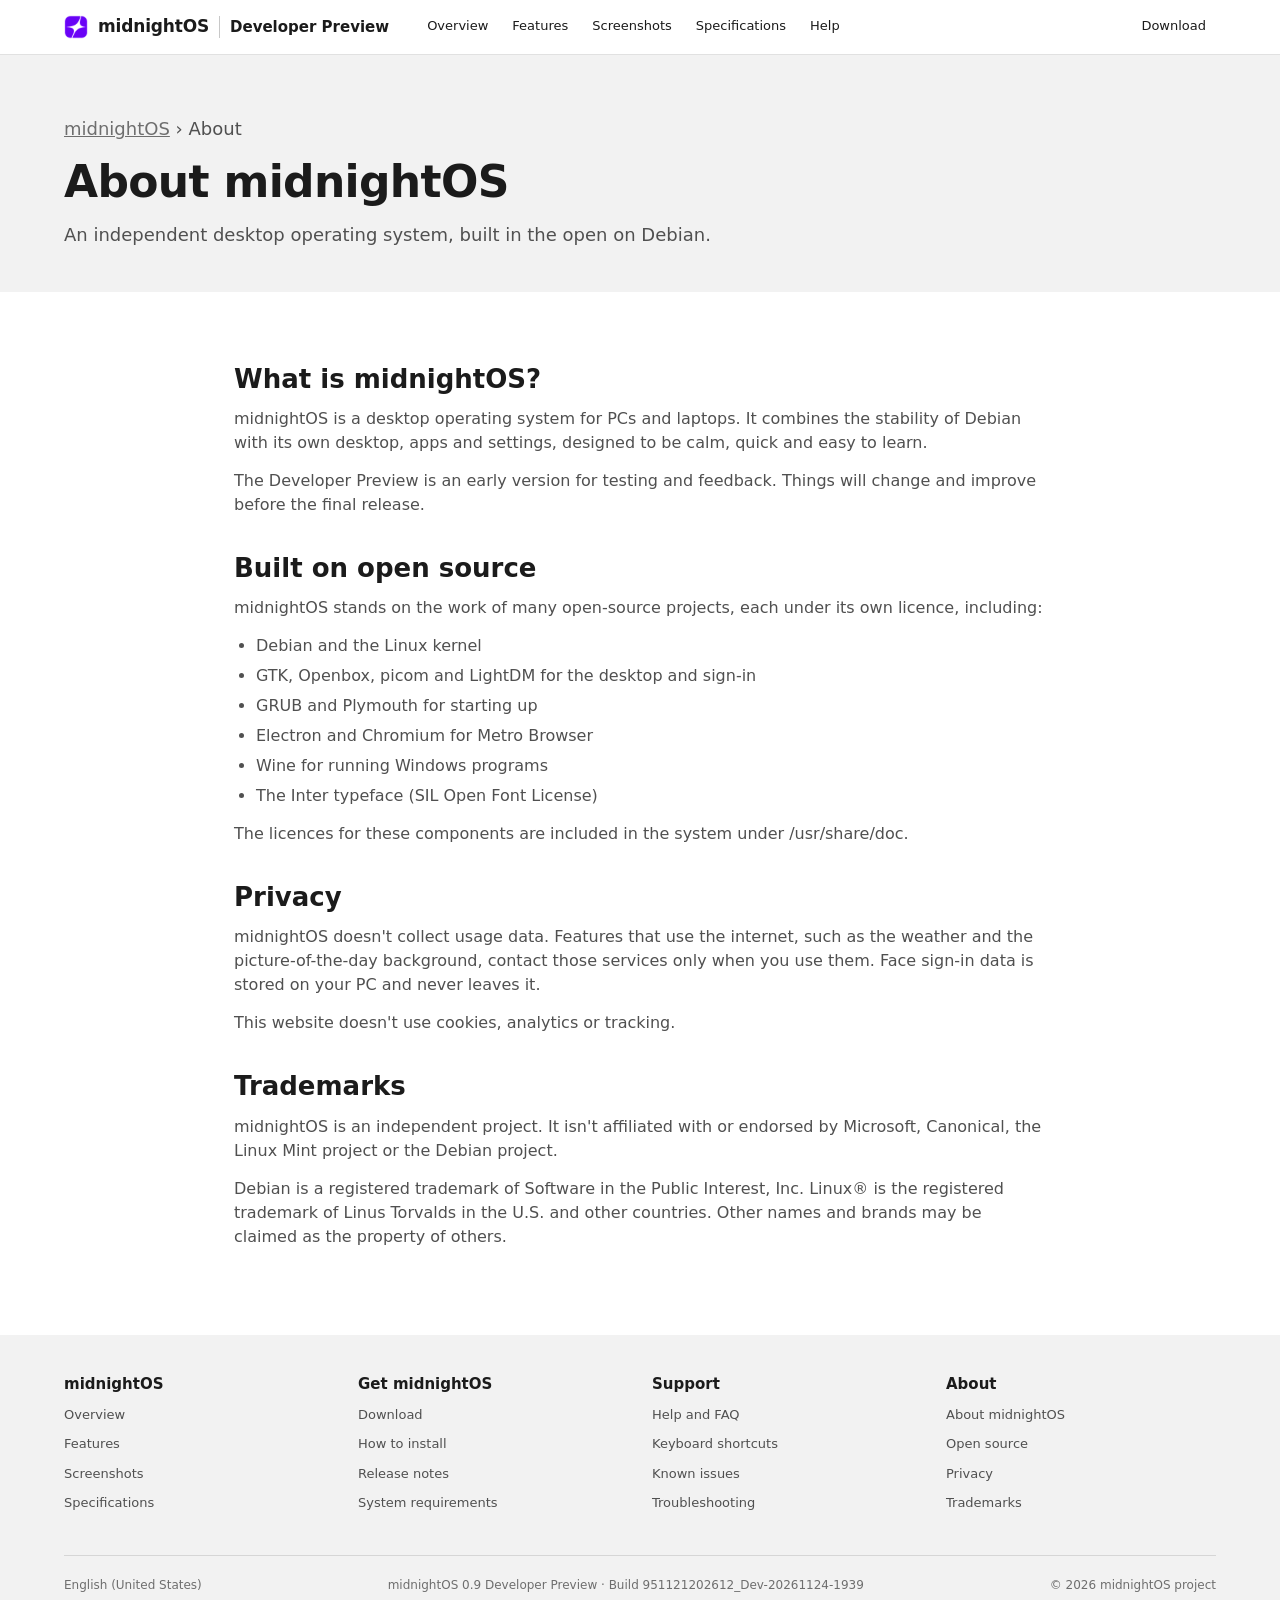
==== about.html @ 0738cedb "Website: download midnightOS Setup and the ISO in 3 parts - Download page: midnightOS-Setup.exe (dow" ====
<!doctype html>
<html lang="en">
<head>
<meta charset="utf-8">
<meta name="viewport" content="width=device-width, initial-scale=1">
<title>About - midnightOS</title>
<meta name="description" content="About midnightOS, open-source credits, privacy and trademarks.">
<link rel="icon" type="image/png" href="assets/logo-64.png">
<link rel="stylesheet" href="assets/style.css">
</head>
<body>
<a class="skip" href="#main">Skip to main content</a>
<header class="site-header">
  <div class="container">
    <a class="brand" href="index.html"><img src="assets/logo-64.png" alt=""><b>midnightOS</b><i class="sep"></i><span>Developer Preview</span></a>
    <button class="nav-toggle" aria-label="Menu" aria-expanded="false"><svg viewBox="0 0 24 24" fill="none" stroke="currentColor" stroke-width="2"><path d="M4 7h16M4 12h16M4 17h16"/></svg></button>
    <nav class="site-nav" aria-label="midnightOS">
      <a href="index.html">Overview</a>
      <a href="features.html">Features</a>
      <a href="screenshots.html">Screenshots</a>
      <a href="specs.html">Specifications</a>
      <a href="help.html">Help</a>
      <a class="push" href="download.html">Download</a>
    </nav>
  </div>
</header>
<main id="main">
<section class="page-head"><div class="container"><p class="crumbs"><a href="index.html">midnightOS</a> › About</p>
  <h1>About midnightOS</h1>
  <p>An independent desktop operating system, built in the open on Debian.</p>
</div></section>
<section class="band">
  <div class="container narrow prose">
    <h2>What is midnightOS?</h2>
    <p>midnightOS is a desktop operating system for PCs and laptops. It combines the stability of Debian with its own desktop, apps and settings, designed to be calm, quick and easy to learn.</p>
    <p>The Developer Preview is an early version for testing and feedback. Things will change and improve before the final release.</p>

    <h2 id="open-source">Built on open source</h2>
    <p>midnightOS stands on the work of many open-source projects, each under its own licence, including:</p>
    <ul>
      <li>Debian and the Linux kernel</li>
      <li>GTK, Openbox, picom and LightDM for the desktop and sign-in</li>
      <li>GRUB and Plymouth for starting up</li>
      <li>Electron and Chromium for Metro Browser</li>
      <li>Wine for running Windows programs</li>
      <li>The Inter typeface (SIL Open Font License)</li>
    </ul>
    <p>The licences for these components are included in the system under /usr/share/doc.</p>

    <h2 id="privacy">Privacy</h2>
    <p>midnightOS doesn't collect usage data. Features that use the internet, such as the weather and the picture-of-the-day background, contact those services only when you use them. Face sign-in data is stored on your PC and never leaves it.</p>
    <p>This website doesn't use cookies, analytics or tracking.</p>

    <h2 id="trademarks">Trademarks</h2>
    <p>midnightOS is an independent project. It isn't affiliated with or endorsed by Microsoft, Canonical, the Linux Mint project or the Debian project.</p>
    <p>Debian is a registered trademark of Software in the Public Interest, Inc. Linux® is the registered trademark of Linus Torvalds in the U.S. and other countries. Other names and brands may be claimed as the property of others.</p>
  </div>
</section>
</main>
<footer class="site-footer">
  <div class="container">
    <div class="foot-cols">
      <div><h4>midnightOS</h4><ul>
        <li><a href="index.html">Overview</a></li><li><a href="features.html">Features</a></li>
        <li><a href="screenshots.html">Screenshots</a></li><li><a href="specs.html">Specifications</a></li></ul></div>
      <div><h4>Get midnightOS</h4><ul>
        <li><a href="download.html">Download</a></li><li><a href="install.html">How to install</a></li>
        <li><a href="release-notes.html">Release notes</a></li><li><a href="specs.html#requirements">System requirements</a></li></ul></div>
      <div><h4>Support</h4><ul>
        <li><a href="help.html">Help and FAQ</a></li><li><a href="help.html#shortcuts">Keyboard shortcuts</a></li>
        <li><a href="release-notes.html#known-issues">Known issues</a></li><li><a href="install.html#trouble">Troubleshooting</a></li></ul></div>
      <div><h4>About</h4><ul>
        <li><a href="about.html">About midnightOS</a></li><li><a href="about.html#open-source">Open source</a></li>
        <li><a href="about.html#privacy">Privacy</a></li><li><a href="about.html#trademarks">Trademarks</a></li></ul></div>
    </div>
    <div class="foot-bottom">
      <span>English (United States)</span>
      <span>midnightOS 0.9 Developer Preview · Build 951121202612_Dev-20261124-1939</span>
      <span>© 2026 midnightOS project</span>
    </div>
  </div>
</footer>
<script src="assets/site.js"></script>
</body>
</html>
---- assets/style.css ----
/* midnightOS website: plain, light product-site styling. */
:root {
  --text: #1b1b1b;
  --muted: #505050;
  --faint: #6e6e6e;
  --line: #e1e1e1;
  --grey: #f2f2f2;
  --grey-2: #f7f7f7;
  --accent: #240040;        /* midnight purple, midnightOS' colour */
  --accent-hover: #3a0e62;
  --link: #4b1a80;
  --max: 1200px;
}

* { box-sizing: border-box; }
html { -webkit-text-size-adjust: 100%; }
body {
  margin: 0;
  background: #fff;
  color: var(--text);
  font: 400 16px/1.5 "Segoe UI Variable Text", "Segoe UI", system-ui, -apple-system, Roboto, "Helvetica Neue", Arial, sans-serif;
}
img { max-width: 100%; height: auto; display: block; }
a { color: var(--link); }
a:hover { color: var(--accent-hover); }
h1, h2, h3, h4 { font-weight: 600; margin: 0; line-height: 1.2; }
p { margin: 0; }
.container { max-width: var(--max); margin: 0 auto; padding: 0 24px; }
.skip { position: absolute; left: -9999px; }
.skip:focus { left: 12px; top: 12px; z-index: 100; background: #fff; padding: 8px 12px; }

/* ---------- header ---------- */
.site-header { background: #fff; border-bottom: 1px solid var(--line); position: sticky; top: 0; z-index: 20; }
.site-header .container { display: flex; align-items: center; height: 54px; gap: 28px; }
.brand { display: flex; align-items: center; gap: 10px; text-decoration: none; color: var(--text); white-space: nowrap; }
.brand:hover { color: var(--text); }
.brand img { width: 24px; height: 24px; }
.brand b { font-weight: 600; font-size: 17px; letter-spacing: -0.01em; }
.brand .sep { width: 1px; height: 22px; background: #c8c8c8; }
.brand span { font-size: 15px; font-weight: 600; }
.site-nav { display: flex; align-items: center; gap: 4px; flex: 1; }
.site-nav a { color: var(--text); text-decoration: none; font-size: 13px; padding: 8px 10px; border-bottom: 2px solid transparent; }
.site-nav a:hover { text-decoration: underline; }
.site-nav a[aria-current="page"] { border-bottom-color: var(--text); }
.site-nav .push { margin-left: auto; }
.nav-toggle { display: none; margin-left: auto; background: none; border: 0; padding: 8px; cursor: pointer; color: var(--text); }
.nav-toggle svg { width: 22px; height: 22px; display: block; }

/* ---------- buttons and links ---------- */
.btn {
  display: inline-block; padding: 10px 20px; border-radius: 4px; border: 1px solid transparent;
  font: 600 15px/1.3 inherit; font-family: inherit; text-decoration: none; cursor: pointer;
}
.btn-primary { background: var(--accent); color: #fff; }
.btn-primary:hover { background: var(--accent-hover); color: #fff; }
.btn-outline { background: transparent; color: var(--text); border-color: var(--text); }
.btn-outline:hover { background: rgba(0, 0, 0, 0.05); color: var(--text); }
.btn-disabled, .btn[aria-disabled="true"] { background: #e6e6e6; color: #6e6e6e; border-color: #e6e6e6; cursor: default; }
.btn-row { display: flex; gap: 12px; flex-wrap: wrap; }
.more { font-weight: 600; text-decoration: none; white-space: nowrap; }
.more::after { content: ""; display: inline-block; width: 6px; height: 6px; margin-left: 8px; border-top: 2px solid currentColor;
  border-right: 2px solid currentColor; transform: translateY(-2px) rotate(45deg); }
.more:hover { text-decoration: underline; }
.tag { display: inline-block; font-size: 12px; font-weight: 600; padding: 2px 8px; border-radius: 2px; background: #ffe7a3; color: #4d3b00; }

/* ---------- hero ---------- */
.hero { background: linear-gradient(180deg, #ecebf8 0%, #f5f2fc 55%, #fff 100%); text-align: center; padding: 56px 0 0; overflow: hidden; }
.hero h1 { font-size: clamp(34px, 5vw, 54px); letter-spacing: -0.02em; }
.hero .lead { font-size: 20px; color: var(--muted); max-width: 640px; margin: 16px auto 0; }
.hero .btn-row { justify-content: center; margin-top: 28px; }
.hero .device { margin: 48px auto 0; max-width: 980px; }

.device { position: relative; }
.device .screen { background: #111; border-radius: 14px 14px 0 0; padding: 12px 12px 0; box-shadow: 0 20px 50px rgba(30, 20, 60, 0.18); }
.device .screen img { border-radius: 4px 4px 0 0; }
.device .base { height: 16px; margin: 0 -4%; background: linear-gradient(#d9d9de, #b9b9c0); border-radius: 0 0 14px 14px; }

/* ---------- page header (inner pages) ---------- */
.page-head { background: var(--grey); padding: 48px 0 44px; }
.page-head h1 { font-size: clamp(30px, 4vw, 44px); letter-spacing: -0.015em; }
.page-head p { font-size: 18px; color: var(--muted); max-width: 760px; margin-top: 12px; }
.crumbs { font-size: 13px; margin-bottom: 14px; color: var(--faint); }
.crumbs a { color: var(--faint); }

/* ---------- sections ---------- */
.band { padding: 72px 0; }
.band.grey { background: var(--grey); }
.band.tight { padding: 48px 0; }
.section-title { text-align: center; max-width: 760px; margin: 0 auto 40px; }
.section-title h2 { font-size: clamp(26px, 3.4vw, 36px); letter-spacing: -0.01em; }
.section-title p { color: var(--muted); font-size: 18px; margin-top: 12px; }
h2.left { font-size: 28px; margin-bottom: 16px; }
.prose p { margin: 0 0 14px; color: var(--muted); }
.prose h2 { font-size: 26px; margin: 36px 0 12px; }
.prose h2:first-child { margin-top: 0; }
.prose h3 { font-size: 19px; margin: 24px 0 8px; }
.prose ul, .prose ol { color: var(--muted); padding-left: 22px; margin: 0 0 14px; }
.prose li { margin-bottom: 6px; }
.prose strong { color: var(--text); }
.narrow { max-width: 860px; }

/* ---------- showcase (tabbed) ---------- */
.showcase { display: grid; grid-template-columns: 5fr 7fr; gap: 48px; align-items: center; }
.showcase[hidden] { display: none; }
.showcase .panel h3 { font-size: 28px; margin-bottom: 14px; }
.showcase .panel p { color: var(--muted); margin-bottom: 18px; font-size: 17px; }
.showcase .shot img { border-radius: 8px; box-shadow: 0 10px 30px rgba(0, 0, 0, 0.14); }
.showcase-controls { display: flex; align-items: center; justify-content: center; gap: 16px; margin-top: 32px; }
.showcase-controls button.arrow { width: 36px; height: 36px; border-radius: 50%; border: 1px solid #8a8a8a; background: #fff; cursor: pointer;
  display: grid; place-items: center; }
.showcase-controls button.arrow:hover { background: var(--grey); }
.showcase-controls button.arrow::before { content: ""; width: 7px; height: 7px; border-top: 2px solid var(--text); border-right: 2px solid var(--text); }
.showcase-controls .prev::before { transform: translateX(2px) rotate(-135deg); }
.showcase-controls .next::before { transform: translateX(-2px) rotate(45deg); }
.showcase-controls .count { font-size: 14px; color: var(--muted); min-width: 52px; text-align: center; }
.showcase-tabs { display: flex; gap: 6px; justify-content: center; flex-wrap: wrap; margin-top: 16px; }
.showcase-tabs button { font: inherit; font-size: 14px; border: 1px solid transparent; background: none; padding: 6px 12px; border-radius: 4px; cursor: pointer; color: var(--muted); }
.showcase-tabs button[aria-selected="true"] { border-color: var(--text); color: var(--text); font-weight: 600; }

/* ---------- cards ---------- */
.cards { display: grid; grid-template-columns: repeat(3, 1fr); gap: 24px; }
.cards.four { grid-template-columns: repeat(4, 1fr); }
.card { background: #fff; display: flex; flex-direction: column; box-shadow: 0 1px 3px rgba(0, 0, 0, 0.12); }
.band:not(.grey) .card { border: 1px solid var(--line); box-shadow: none; }
.card img { aspect-ratio: 16 / 9; object-fit: cover; width: 100%; }
.card .body { padding: 20px 22px 24px; display: flex; flex-direction: column; gap: 10px; flex: 1; }
.card h3 { font-size: 20px; }
.card p { color: var(--muted); font-size: 15px; flex: 1; }
.icon-card { padding: 24px; }
.icon-card .ico { width: 40px; height: 40px; color: var(--accent); margin-bottom: 14px; }
.icon-card .ico svg { width: 40px; height: 40px; fill: none; stroke: currentColor; stroke-width: 1.5; stroke-linecap: round; stroke-linejoin: round; }

/* ---------- split rows ---------- */
.split { display: grid; grid-template-columns: 1fr 1fr; gap: 56px; align-items: center; }
.split + .split { margin-top: 72px; }
.split.flip .media { order: 2; }
.split .media img { border-radius: 8px; box-shadow: 0 10px 30px rgba(0, 0, 0, 0.12); }
.split h2 { font-size: 30px; margin-bottom: 14px; }
.split p { color: var(--muted); font-size: 17px; margin-bottom: 14px; }
.split ul { color: var(--muted); padding-left: 20px; margin: 0 0 16px; }
.split li { margin-bottom: 6px; }

/* ---------- tables ---------- */
.spec { width: 100%; border-collapse: collapse; font-size: 15px; }
.spec caption { text-align: left; font-size: 22px; font-weight: 600; padding-bottom: 12px; }
.spec th, .spec td { text-align: left; vertical-align: top; padding: 14px 16px 14px 0; border-bottom: 1px solid var(--line); }
.spec thead th { font-size: 13px; text-transform: uppercase; letter-spacing: .04em; color: var(--faint); font-weight: 600; }
.spec tbody th { width: 26%; font-weight: 600; }
.spec td { color: var(--muted); }
.spec + .spec { margin-top: 48px; }
kbd { font: 600 12px/1 inherit; font-family: inherit; padding: 3px 6px; border: 1px solid #c8c8c8; border-bottom-width: 2px; border-radius: 3px; background: #fafafa; color: var(--text); white-space: nowrap; }

/* ---------- download ---------- */
.release-head { display: flex; justify-content: space-between; align-items: flex-end; gap: 24px; flex-wrap: wrap; border-bottom: 1px solid var(--line); padding-bottom: 20px; margin-bottom: 8px; }
.release-head h2 { font-size: 26px; }
.release-head p { color: var(--muted); margin-top: 6px; }
.dl-row { display: grid; grid-template-columns: 1fr auto; gap: 24px; align-items: center; padding: 28px 0; border-bottom: 1px solid var(--line); }
.dl-row h3 { font-size: 20px; margin-bottom: 6px; }
.dl-row p { color: var(--muted); font-size: 15px; }
.dl-row .meta { font-size: 13px; color: var(--faint); margin-top: 8px; }
.dl-links { display: flex; gap: 24px; flex-wrap: wrap; margin-top: 24px; font-size: 15px; }

/* ---------- steps ---------- */
.steps { list-style: none; padding: 0; margin: 0; counter-reset: step; }
.steps > li { position: relative; padding: 0 0 32px 56px; counter-increment: step; }
.steps > li::before { content: counter(step); position: absolute; left: 0; top: -2px; width: 36px; height: 36px; border-radius: 50%;
  background: var(--text); color: #fff; font-weight: 600; display: grid; place-items: center; }
.steps > li:not(:last-child)::after { content: ""; position: absolute; left: 17px; top: 40px; bottom: 6px; width: 2px; background: var(--line); }
.steps h3 { font-size: 20px; margin-bottom: 8px; }
.steps p, .steps ul { color: var(--muted); }
.steps ul { padding-left: 20px; margin: 8px 0 0; }

.notice { border-left: 4px solid #c19c00; background: #fff8e0; padding: 16px 20px; color: #3d3200; font-size: 15px; }
.notice + * { margin-top: 32px; }
.notice.info { border-color: var(--accent); background: #f3eefc; color: #2b1a4d; }

/* ---------- gallery ---------- */
.gallery { display: grid; grid-template-columns: repeat(2, 1fr); gap: 32px; }
.gallery figure { margin: 0; }
.gallery a { display: block; }
.gallery img { border: 1px solid var(--line); }
.gallery figcaption { margin-top: 12px; }
.gallery figcaption b { display: block; font-size: 17px; }
.gallery figcaption span { color: var(--muted); font-size: 15px; }

/* ---------- faq ---------- */
.faq-tools { display: flex; justify-content: flex-end; gap: 16px; font-size: 14px; margin-bottom: 8px; }
.faq-tools button { background: none; border: 0; color: var(--link); font: inherit; font-weight: 600; cursor: pointer; padding: 0; }
.faq-tools button:hover { text-decoration: underline; }
.faq h3.group { font-size: 22px; margin: 40px 0 8px; }
.faq h3.group:first-of-type { margin-top: 0; }
.faq details { border-bottom: 1px solid var(--line); }
.faq summary { cursor: pointer; list-style: none; padding: 18px 40px 18px 0; position: relative; font-weight: 600; font-size: 17px; }
.faq summary::-webkit-details-marker { display: none; }
.faq summary::after { content: ""; position: absolute; right: 10px; top: 24px; width: 8px; height: 8px; border-right: 2px solid var(--text);
  border-bottom: 2px solid var(--text); transform: rotate(45deg); transition: transform .15s; }
.faq details[open] summary::after { transform: translateY(4px) rotate(-135deg); }
.faq details > div { padding: 0 0 20px; color: var(--muted); max-width: 820px; }
.faq details > div p + p { margin-top: 10px; }

.footnotes { font-size: 12px; color: var(--faint); padding: 32px 0; border-top: 1px solid var(--line); }
.footnotes p + p { margin-top: 6px; }

/* ---------- footer ---------- */
.site-footer { background: var(--grey); padding: 40px 0 24px; font-size: 13px; }
.foot-cols { display: grid; grid-template-columns: repeat(4, 1fr); gap: 24px; }
.site-footer h4 { font-size: 15px; margin-bottom: 12px; }
.site-footer ul { list-style: none; padding: 0; margin: 0; }
.site-footer li { margin-bottom: 10px; }
.site-footer a { color: var(--muted); text-decoration: none; }
.site-footer a:hover { color: var(--text); text-decoration: underline; }
.foot-bottom { display: flex; gap: 24px; flex-wrap: wrap; justify-content: space-between; margin-top: 32px; padding-top: 20px;
  border-top: 1px solid #d6d6d6; color: var(--faint); font-size: 12px; }

/* ---------- small screens ---------- */
@media (max-width: 960px) {
  .nav-toggle { display: block; }
  .site-nav { display: none; position: absolute; left: 0; right: 0; top: 54px; background: #fff; border-bottom: 1px solid var(--line);
    flex-direction: column; align-items: stretch; padding: 8px 16px 16px; gap: 0; }
  .site-nav.open { display: flex; }
  .site-nav a { padding: 12px 4px; font-size: 15px; border-bottom: 1px solid var(--line); }
  .site-nav a[aria-current="page"] { border-bottom-color: var(--line); font-weight: 600; }
  .site-nav .push { margin-left: 0; }
  .showcase, .split { grid-template-columns: 1fr; gap: 24px; }
  .split.flip .media { order: 0; }
  .cards, .cards.four { grid-template-columns: 1fr 1fr; }
  .foot-cols { grid-template-columns: 1fr 1fr; }
}
@media (max-width: 640px) {
  .container { padding: 0 16px; }
  .brand .sep, .brand span { display: none; }
  .hero { padding-top: 40px; }
  .hero .lead { font-size: 17px; }
  .band { padding: 48px 0; }
  .cards, .cards.four, .gallery { grid-template-columns: 1fr; }
  .dl-row { grid-template-columns: 1fr; }
  .spec tbody th { width: 38%; }
  .spec th, .spec td { padding-right: 10px; font-size: 14px; }
}
code { font-family: Consolas, "Cascadia Mono", monospace; font-size: 13px; background: var(--grey); padding: 4px 8px; border-radius: 3px; display: inline-block; margin-top: 8px; word-break: break-all; }
.dl-row .meta { word-break: break-all; }
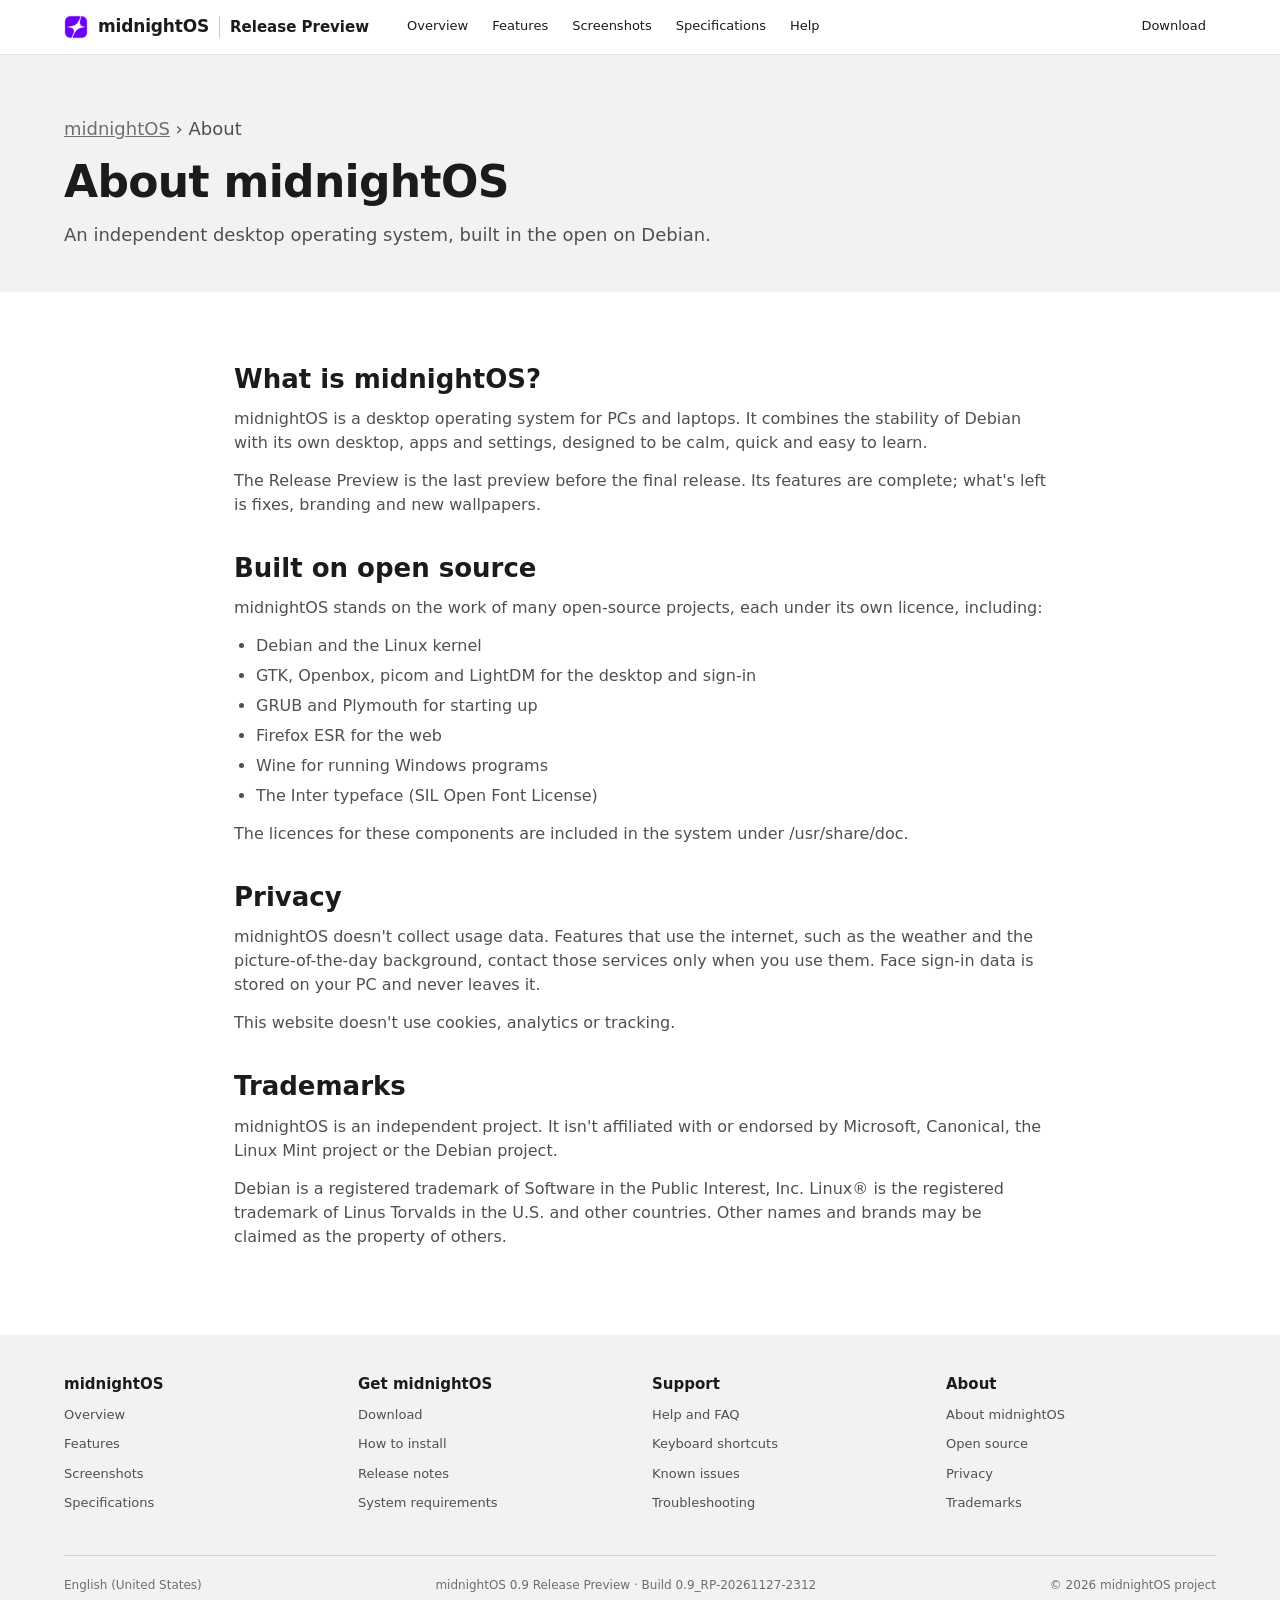
==== commit 87ef697f: "Upgrade" ====
--- a/about.html
+++ b/about.html
@@ -12,7 +12,7 @@
 <a class="skip" href="#main">Skip to main content</a>
 <header class="site-header">
   <div class="container">
-    <a class="brand" href="index.html"><img src="assets/logo-64.png" alt=""><b>midnightOS</b><i class="sep"></i><span>Developer Preview</span></a>
+    <a class="brand" href="index.html"><img src="assets/logo-64.png" alt=""><b>midnightOS</b><i class="sep"></i><span>Release Preview</span></a>
     <button class="nav-toggle" aria-label="Menu" aria-expanded="false"><svg viewBox="0 0 24 24" fill="none" stroke="currentColor" stroke-width="2"><path d="M4 7h16M4 12h16M4 17h16"/></svg></button>
     <nav class="site-nav" aria-label="midnightOS">
       <a href="index.html">Overview</a>
@@ -33,7 +33,7 @@
   <div class="container narrow prose">
     <h2>What is midnightOS?</h2>
     <p>midnightOS is a desktop operating system for PCs and laptops. It combines the stability of Debian with its own desktop, apps and settings, designed to be calm, quick and easy to learn.</p>
-    <p>The Developer Preview is an early version for testing and feedback. Things will change and improve before the final release.</p>
+    <p>The Release Preview is the last preview before the final release. Its features are complete; what's left is fixes, branding and new wallpapers.</p>
 
     <h2 id="open-source">Built on open source</h2>
     <p>midnightOS stands on the work of many open-source projects, each under its own licence, including:</p>
@@ -41,7 +41,7 @@
       <li>Debian and the Linux kernel</li>
       <li>GTK, Openbox, picom and LightDM for the desktop and sign-in</li>
       <li>GRUB and Plymouth for starting up</li>
-      <li>Electron and Chromium for Metro Browser</li>
+      <li>Firefox ESR for the web</li>
       <li>Wine for running Windows programs</li>
       <li>The Inter typeface (SIL Open Font License)</li>
     </ul>
@@ -75,7 +75,7 @@
     </div>
     <div class="foot-bottom">
       <span>English (United States)</span>
-      <span>midnightOS 0.9 Developer Preview · Build 951121202612_Dev-20261124-1939</span>
+      <span>midnightOS 0.9 Release Preview · Build 0.9_RP-20261127-2312</span>
       <span>© 2026 midnightOS project</span>
     </div>
   </div>
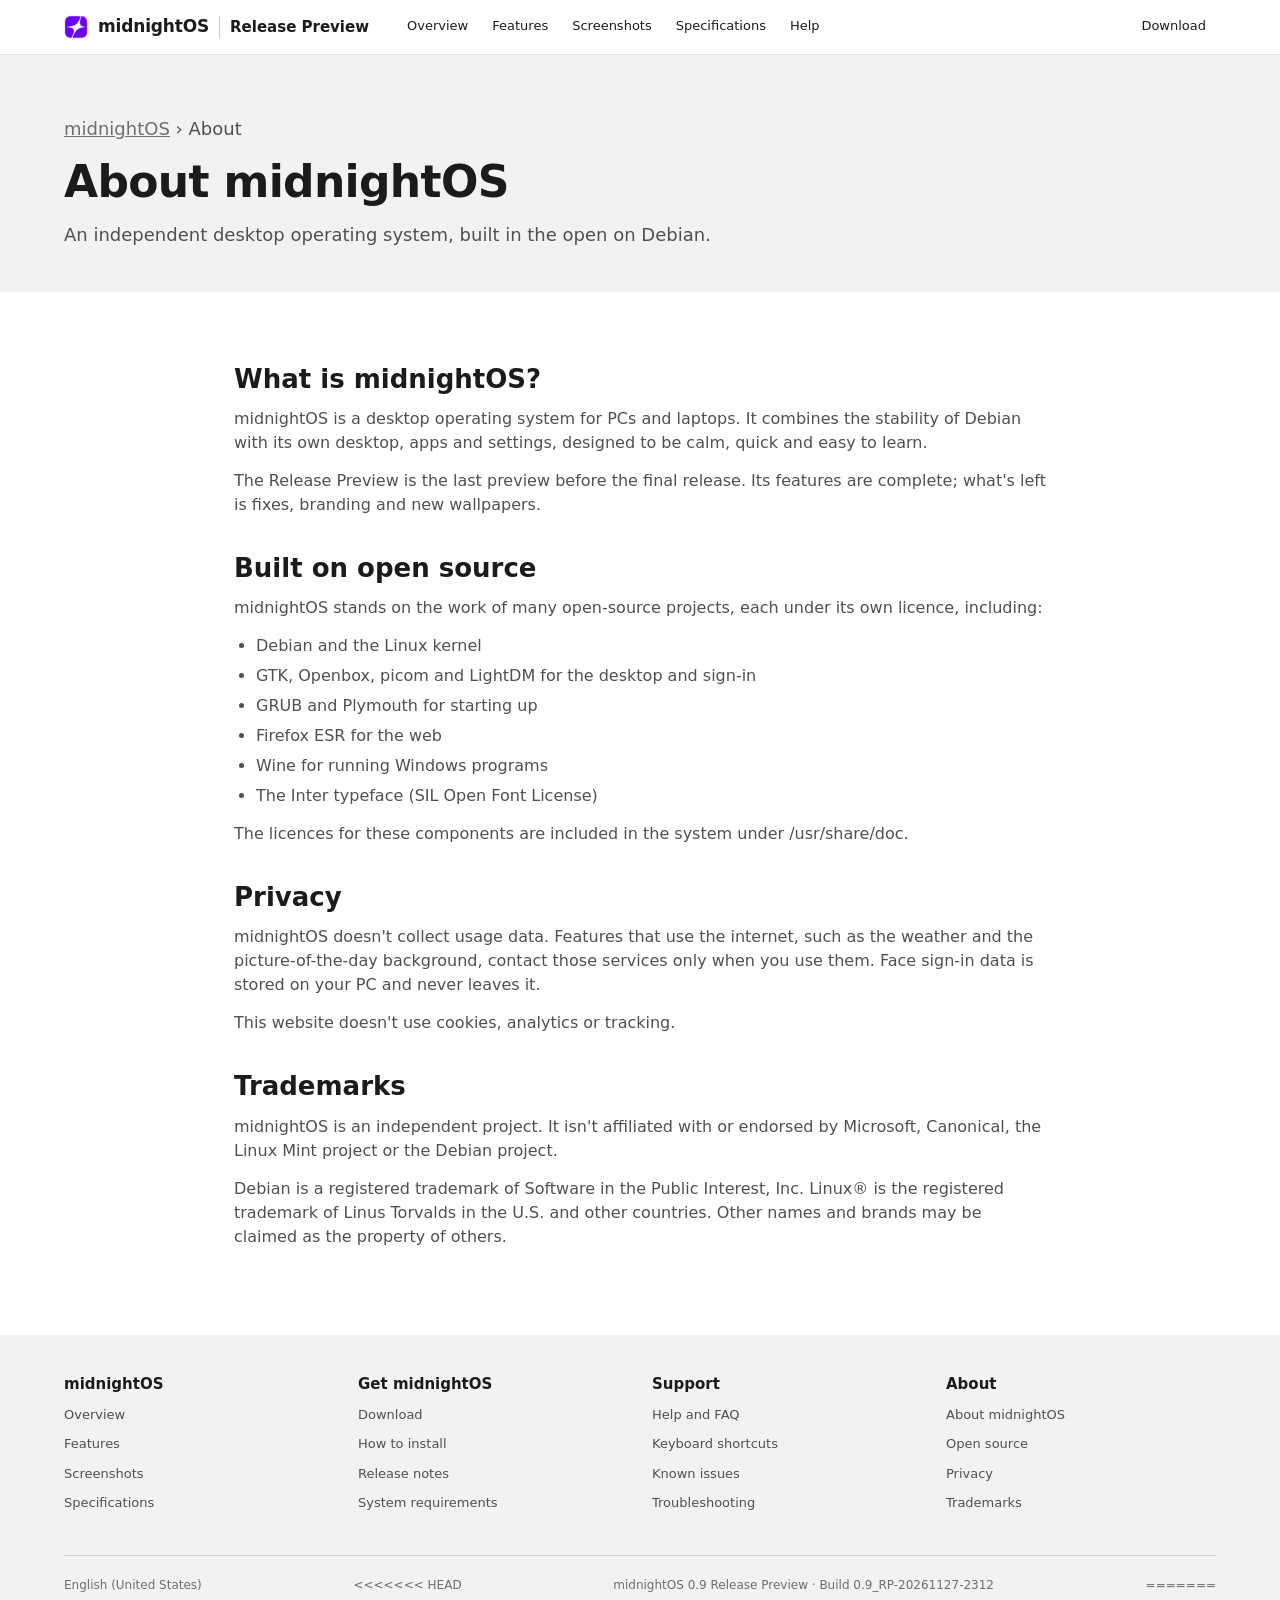
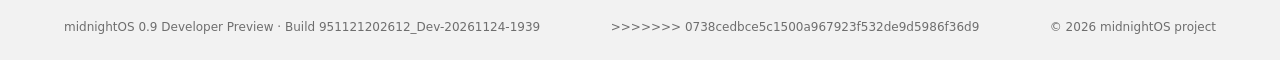
==== commit c77b7623: "Whattt" ====
--- a/about.html
+++ b/about.html
@@ -75,7 +75,11 @@
     </div>
     <div class="foot-bottom">
       <span>English (United States)</span>
+<<<<<<< HEAD
       <span>midnightOS 0.9 Release Preview · Build 0.9_RP-20261127-2312</span>
+=======
+      <span>midnightOS 0.9 Developer Preview · Build 951121202612_Dev-20261124-1939</span>
+>>>>>>> 0738cedbce5c1500a967923f532de9d5986f36d9
       <span>© 2026 midnightOS project</span>
     </div>
   </div>
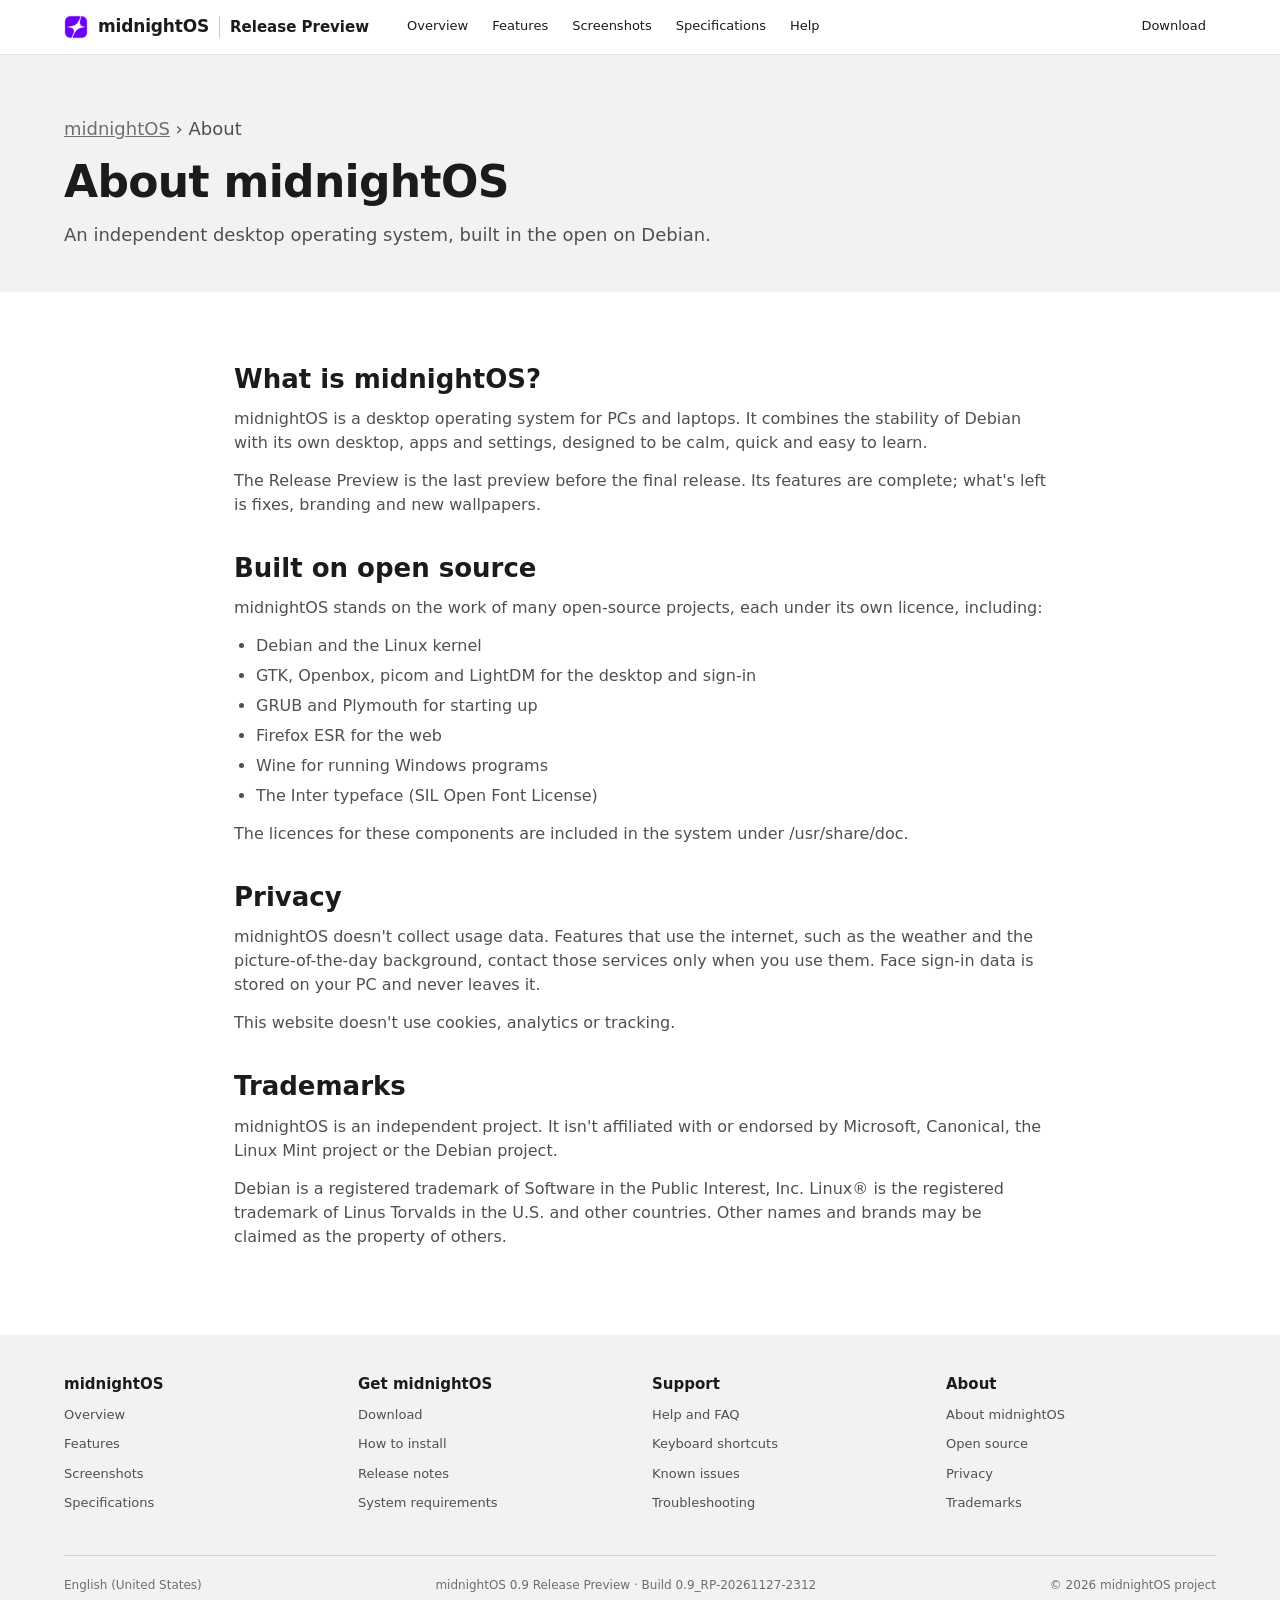
==== commit 3549f8e7: "New" ====
--- a/about.html
+++ b/about.html
@@ -75,11 +75,7 @@
     </div>
     <div class="foot-bottom">
       <span>English (United States)</span>
-<<<<<<< HEAD
       <span>midnightOS 0.9 Release Preview · Build 0.9_RP-20261127-2312</span>
-=======
-      <span>midnightOS 0.9 Developer Preview · Build 951121202612_Dev-20261124-1939</span>
->>>>>>> 0738cedbce5c1500a967923f532de9d5986f36d9
       <span>© 2026 midnightOS project</span>
     </div>
   </div>
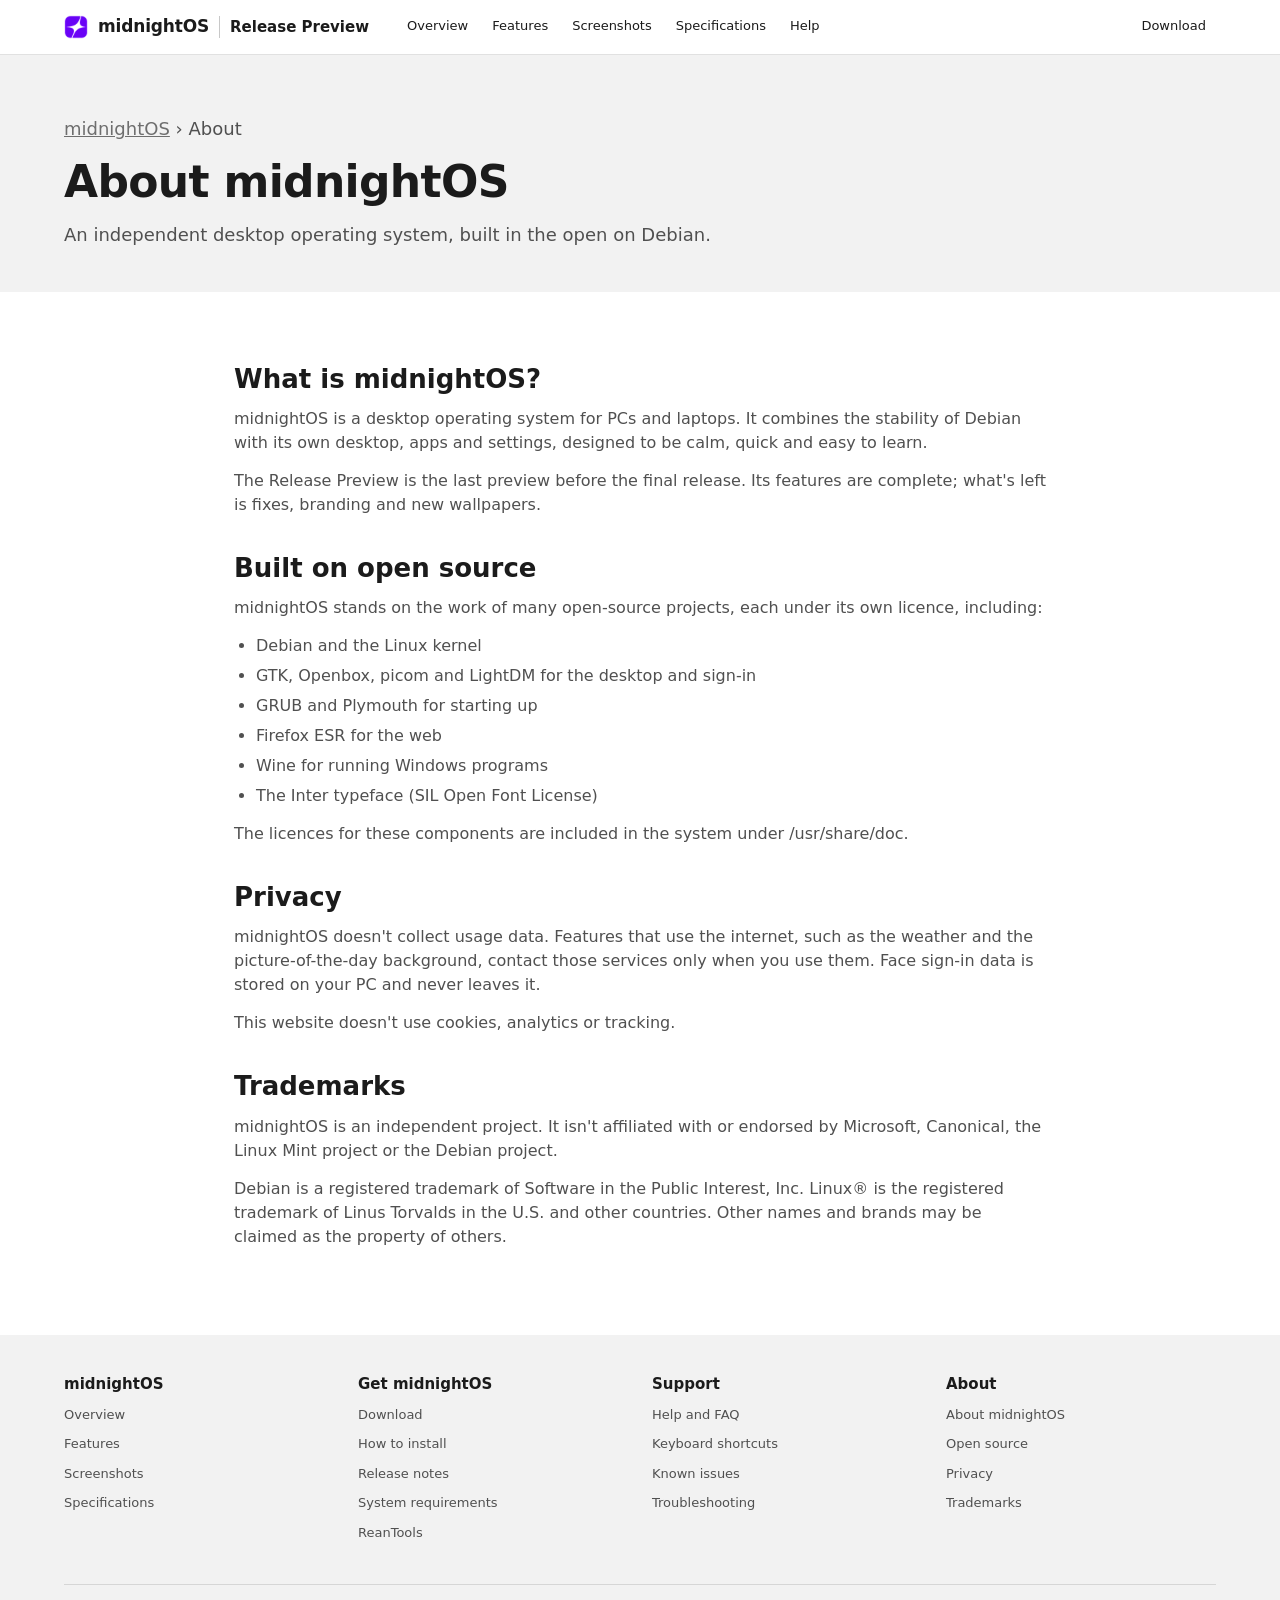
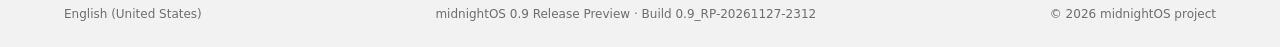
==== commit 11651d11: "Rean" ====
--- a/about.html
+++ b/about.html
@@ -65,7 +65,8 @@
         <li><a href="screenshots.html">Screenshots</a></li><li><a href="specs.html">Specifications</a></li></ul></div>
       <div><h4>Get midnightOS</h4><ul>
         <li><a href="download.html">Download</a></li><li><a href="install.html">How to install</a></li>
-        <li><a href="release-notes.html">Release notes</a></li><li><a href="specs.html#requirements">System requirements</a></li></ul></div>
+        <li><a href="release-notes.html">Release notes</a></li><li><a href="specs.html#requirements">System requirements</a></li>
+        <li><a href="reantools.html">ReanTools</a></li></ul></div>
       <div><h4>Support</h4><ul>
         <li><a href="help.html">Help and FAQ</a></li><li><a href="help.html#shortcuts">Keyboard shortcuts</a></li>
         <li><a href="release-notes.html#known-issues">Known issues</a></li><li><a href="install.html#trouble">Troubleshooting</a></li></ul></div>
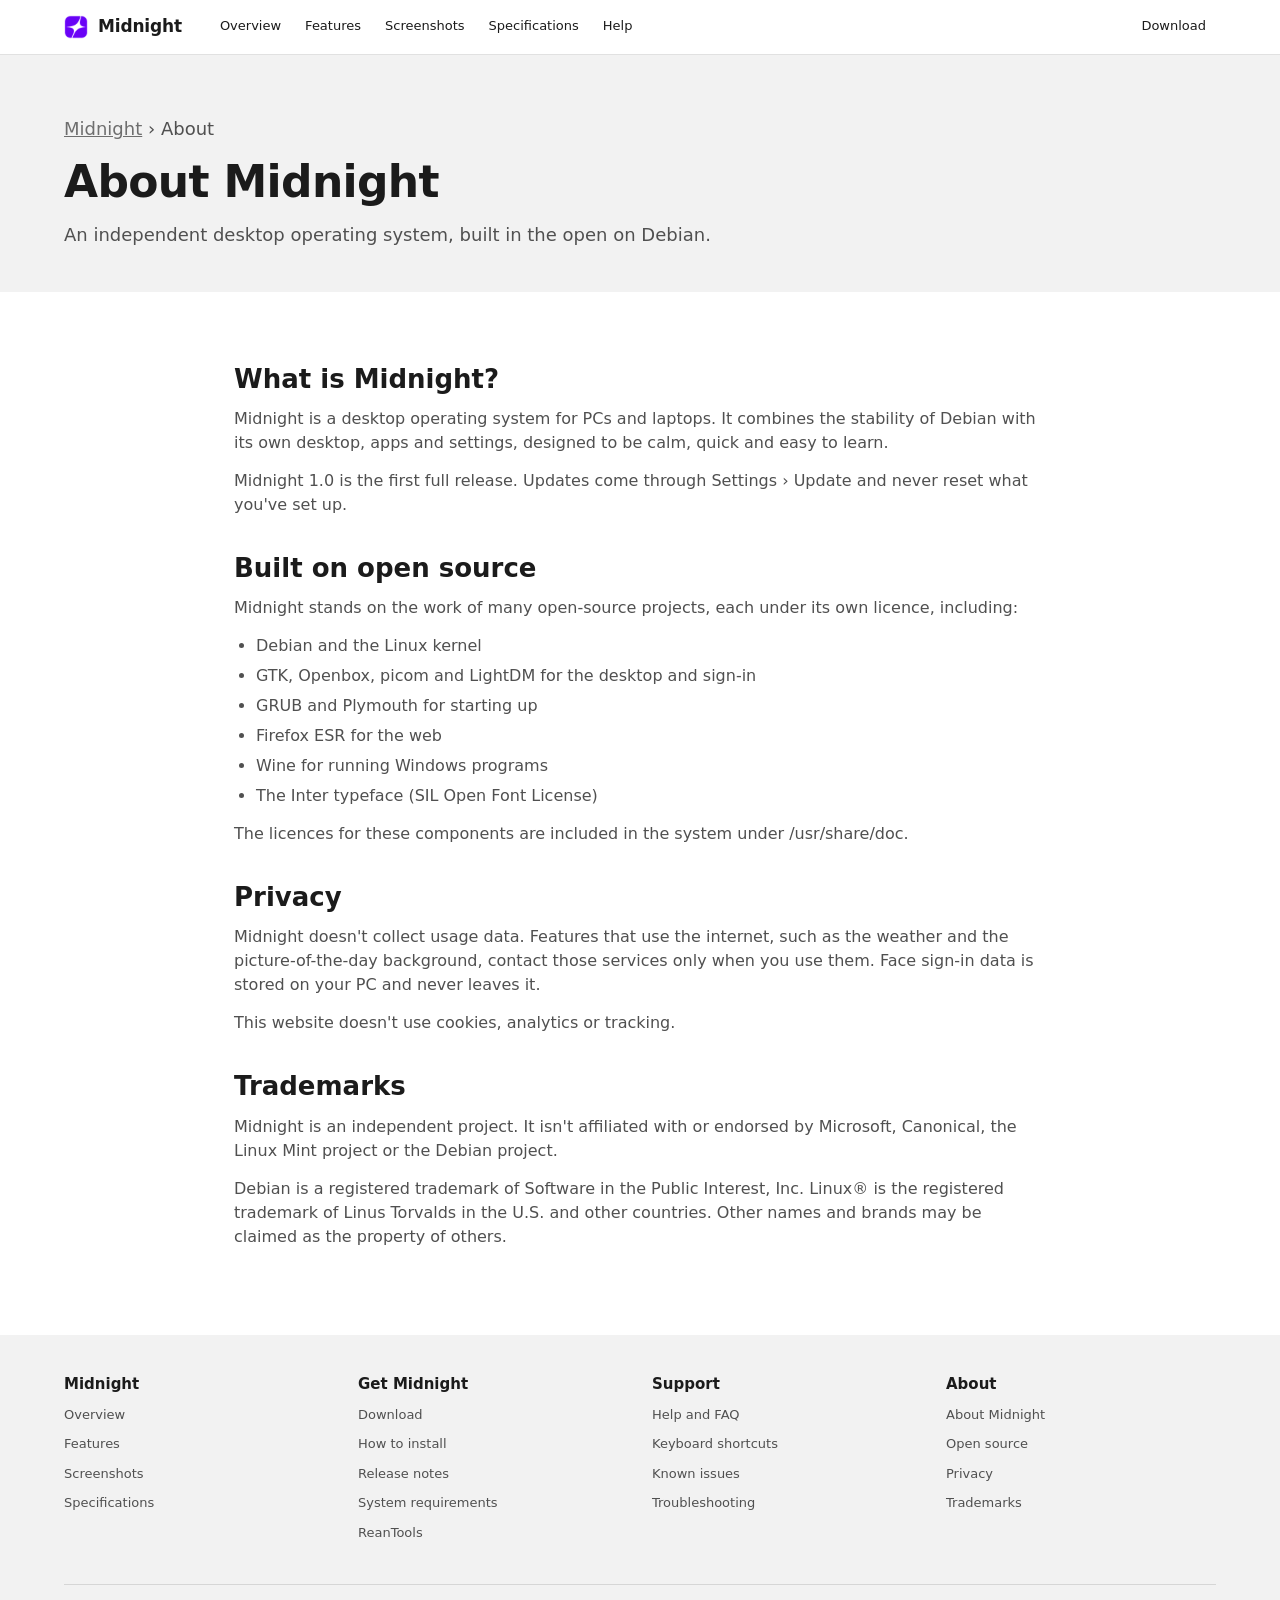
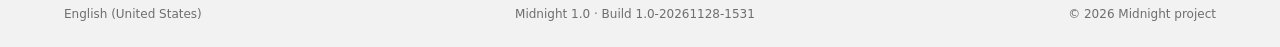
==== commit bc3832ce: "FINALLY!!" ====
--- a/about.html
+++ b/about.html
@@ -3,8 +3,8 @@
 <head>
 <meta charset="utf-8">
 <meta name="viewport" content="width=device-width, initial-scale=1">
-<title>About - midnightOS</title>
-<meta name="description" content="About midnightOS, open-source credits, privacy and trademarks.">
+<title>About - Midnight</title>
+<meta name="description" content="About Midnight, open-source credits, privacy and trademarks.">
 <link rel="icon" type="image/png" href="assets/logo-64.png">
 <link rel="stylesheet" href="assets/style.css">
 </head>
@@ -12,9 +12,9 @@
 <a class="skip" href="#main">Skip to main content</a>
 <header class="site-header">
   <div class="container">
-    <a class="brand" href="index.html"><img src="assets/logo-64.png" alt=""><b>midnightOS</b><i class="sep"></i><span>Release Preview</span></a>
+    <a class="brand" href="index.html"><img src="assets/logo-64.png" alt=""><b>Midnight</b></a>
     <button class="nav-toggle" aria-label="Menu" aria-expanded="false"><svg viewBox="0 0 24 24" fill="none" stroke="currentColor" stroke-width="2"><path d="M4 7h16M4 12h16M4 17h16"/></svg></button>
-    <nav class="site-nav" aria-label="midnightOS">
+    <nav class="site-nav" aria-label="Midnight">
       <a href="index.html">Overview</a>
       <a href="features.html">Features</a>
       <a href="screenshots.html">Screenshots</a>
@@ -25,18 +25,18 @@
   </div>
 </header>
 <main id="main">
-<section class="page-head"><div class="container"><p class="crumbs"><a href="index.html">midnightOS</a> › About</p>
-  <h1>About midnightOS</h1>
+<section class="page-head"><div class="container"><p class="crumbs"><a href="index.html">Midnight</a> › About</p>
+  <h1>About Midnight</h1>
   <p>An independent desktop operating system, built in the open on Debian.</p>
 </div></section>
 <section class="band">
   <div class="container narrow prose">
-    <h2>What is midnightOS?</h2>
-    <p>midnightOS is a desktop operating system for PCs and laptops. It combines the stability of Debian with its own desktop, apps and settings, designed to be calm, quick and easy to learn.</p>
-    <p>The Release Preview is the last preview before the final release. Its features are complete; what's left is fixes, branding and new wallpapers.</p>
+    <h2>What is Midnight?</h2>
+    <p>Midnight is a desktop operating system for PCs and laptops. It combines the stability of Debian with its own desktop, apps and settings, designed to be calm, quick and easy to learn.</p>
+    <p>Midnight 1.0 is the first full release. Updates come through Settings › Update and never reset what you've set up.</p>
 
     <h2 id="open-source">Built on open source</h2>
-    <p>midnightOS stands on the work of many open-source projects, each under its own licence, including:</p>
+    <p>Midnight stands on the work of many open-source projects, each under its own licence, including:</p>
     <ul>
       <li>Debian and the Linux kernel</li>
       <li>GTK, Openbox, picom and LightDM for the desktop and sign-in</li>
@@ -48,11 +48,11 @@
     <p>The licences for these components are included in the system under /usr/share/doc.</p>
 
     <h2 id="privacy">Privacy</h2>
-    <p>midnightOS doesn't collect usage data. Features that use the internet, such as the weather and the picture-of-the-day background, contact those services only when you use them. Face sign-in data is stored on your PC and never leaves it.</p>
+    <p>Midnight doesn't collect usage data. Features that use the internet, such as the weather and the picture-of-the-day background, contact those services only when you use them. Face sign-in data is stored on your PC and never leaves it.</p>
     <p>This website doesn't use cookies, analytics or tracking.</p>
 
     <h2 id="trademarks">Trademarks</h2>
-    <p>midnightOS is an independent project. It isn't affiliated with or endorsed by Microsoft, Canonical, the Linux Mint project or the Debian project.</p>
+    <p>Midnight is an independent project. It isn't affiliated with or endorsed by Microsoft, Canonical, the Linux Mint project or the Debian project.</p>
     <p>Debian is a registered trademark of Software in the Public Interest, Inc. Linux® is the registered trademark of Linus Torvalds in the U.S. and other countries. Other names and brands may be claimed as the property of others.</p>
   </div>
 </section>
@@ -60,10 +60,10 @@
 <footer class="site-footer">
   <div class="container">
     <div class="foot-cols">
-      <div><h4>midnightOS</h4><ul>
+      <div><h4>Midnight</h4><ul>
         <li><a href="index.html">Overview</a></li><li><a href="features.html">Features</a></li>
         <li><a href="screenshots.html">Screenshots</a></li><li><a href="specs.html">Specifications</a></li></ul></div>
-      <div><h4>Get midnightOS</h4><ul>
+      <div><h4>Get Midnight</h4><ul>
         <li><a href="download.html">Download</a></li><li><a href="install.html">How to install</a></li>
         <li><a href="release-notes.html">Release notes</a></li><li><a href="specs.html#requirements">System requirements</a></li>
         <li><a href="reantools.html">ReanTools</a></li></ul></div>
@@ -71,13 +71,13 @@
         <li><a href="help.html">Help and FAQ</a></li><li><a href="help.html#shortcuts">Keyboard shortcuts</a></li>
         <li><a href="release-notes.html#known-issues">Known issues</a></li><li><a href="install.html#trouble">Troubleshooting</a></li></ul></div>
       <div><h4>About</h4><ul>
-        <li><a href="about.html">About midnightOS</a></li><li><a href="about.html#open-source">Open source</a></li>
+        <li><a href="about.html">About Midnight</a></li><li><a href="about.html#open-source">Open source</a></li>
         <li><a href="about.html#privacy">Privacy</a></li><li><a href="about.html#trademarks">Trademarks</a></li></ul></div>
     </div>
     <div class="foot-bottom">
       <span>English (United States)</span>
-      <span>midnightOS 0.9 Release Preview · Build 0.9_RP-20261127-2312</span>
-      <span>© 2026 midnightOS project</span>
+      <span>Midnight 1.0 · Build 1.0-20261128-1531</span>
+      <span>© 2026 Midnight project</span>
     </div>
   </div>
 </footer>
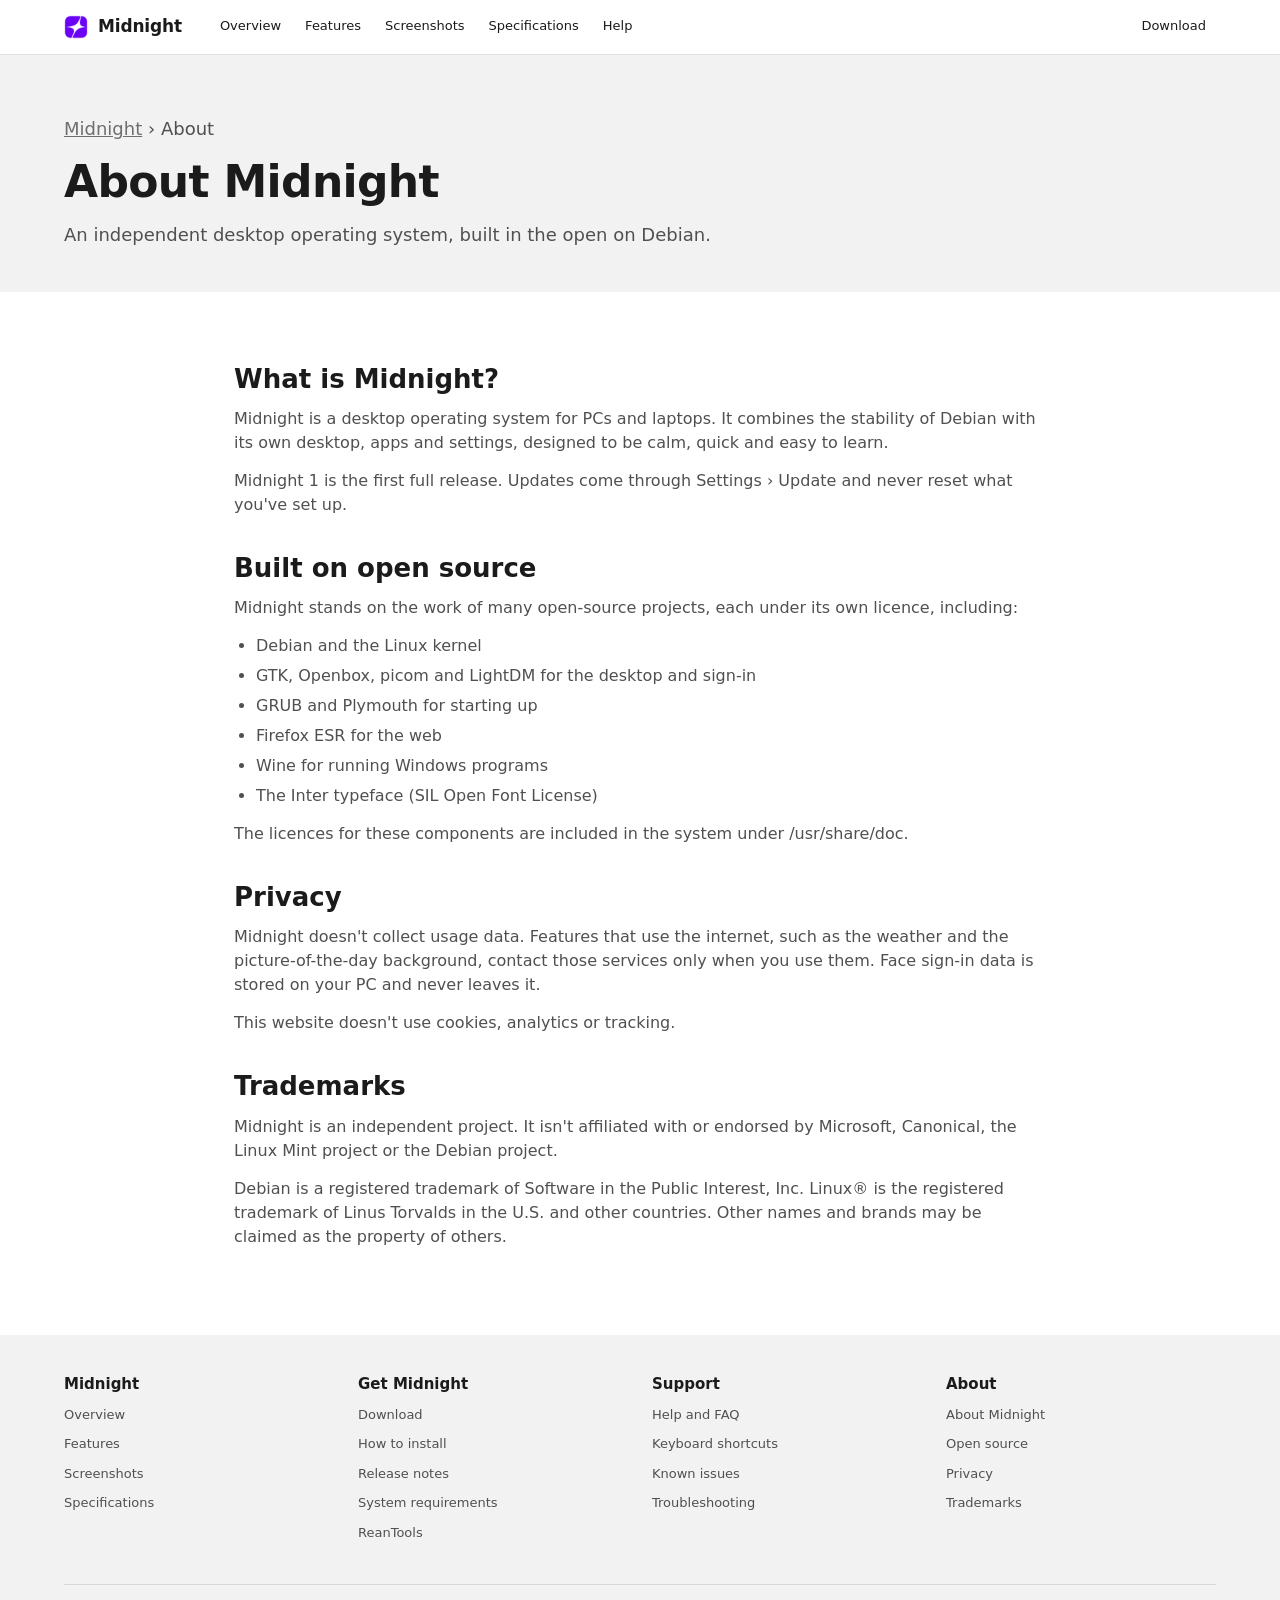
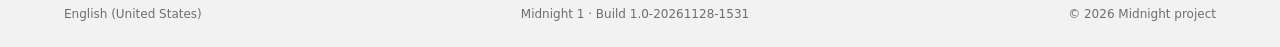
==== commit 6cc804a2: "Upload1" ====
--- a/about.html
+++ b/about.html
@@ -33,7 +33,7 @@
   <div class="container narrow prose">
     <h2>What is Midnight?</h2>
     <p>Midnight is a desktop operating system for PCs and laptops. It combines the stability of Debian with its own desktop, apps and settings, designed to be calm, quick and easy to learn.</p>
-    <p>Midnight 1.0 is the first full release. Updates come through Settings › Update and never reset what you've set up.</p>
+    <p>Midnight 1 is the first full release. Updates come through Settings › Update and never reset what you've set up.</p>
 
     <h2 id="open-source">Built on open source</h2>
     <p>Midnight stands on the work of many open-source projects, each under its own licence, including:</p>
@@ -76,7 +76,7 @@
     </div>
     <div class="foot-bottom">
       <span>English (United States)</span>
-      <span>Midnight 1.0 · Build 1.0-20261128-1531</span>
+      <span>Midnight 1 · Build 1.0-20261128-1531</span>
       <span>© 2026 Midnight project</span>
     </div>
   </div>
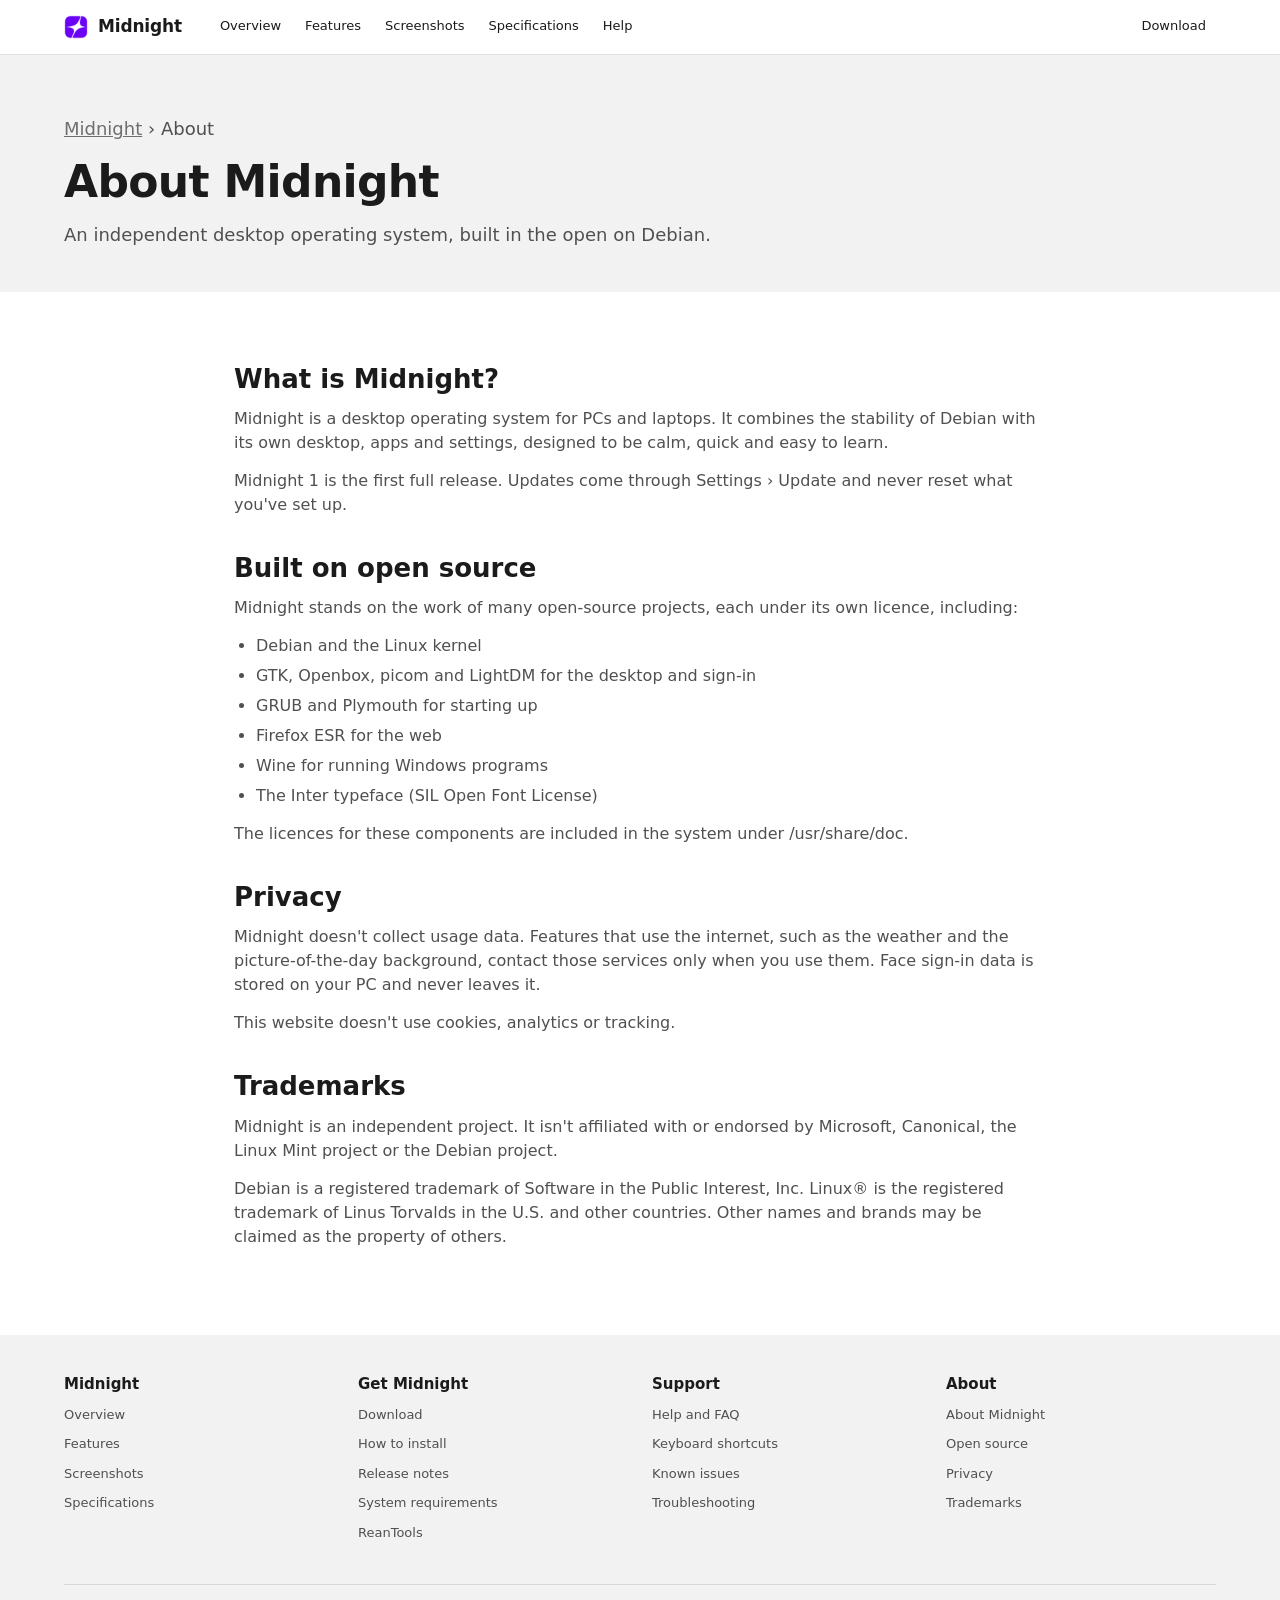
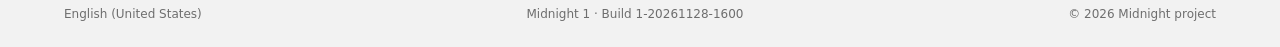
==== commit cd3a85e5: "1" ====
--- a/about.html
+++ b/about.html
@@ -76,7 +76,7 @@
     </div>
     <div class="foot-bottom">
       <span>English (United States)</span>
-      <span>Midnight 1 · Build 1.0-20261128-1531</span>
+      <span>Midnight 1 · Build 1-20261128-1600</span>
       <span>© 2026 Midnight project</span>
     </div>
   </div>
